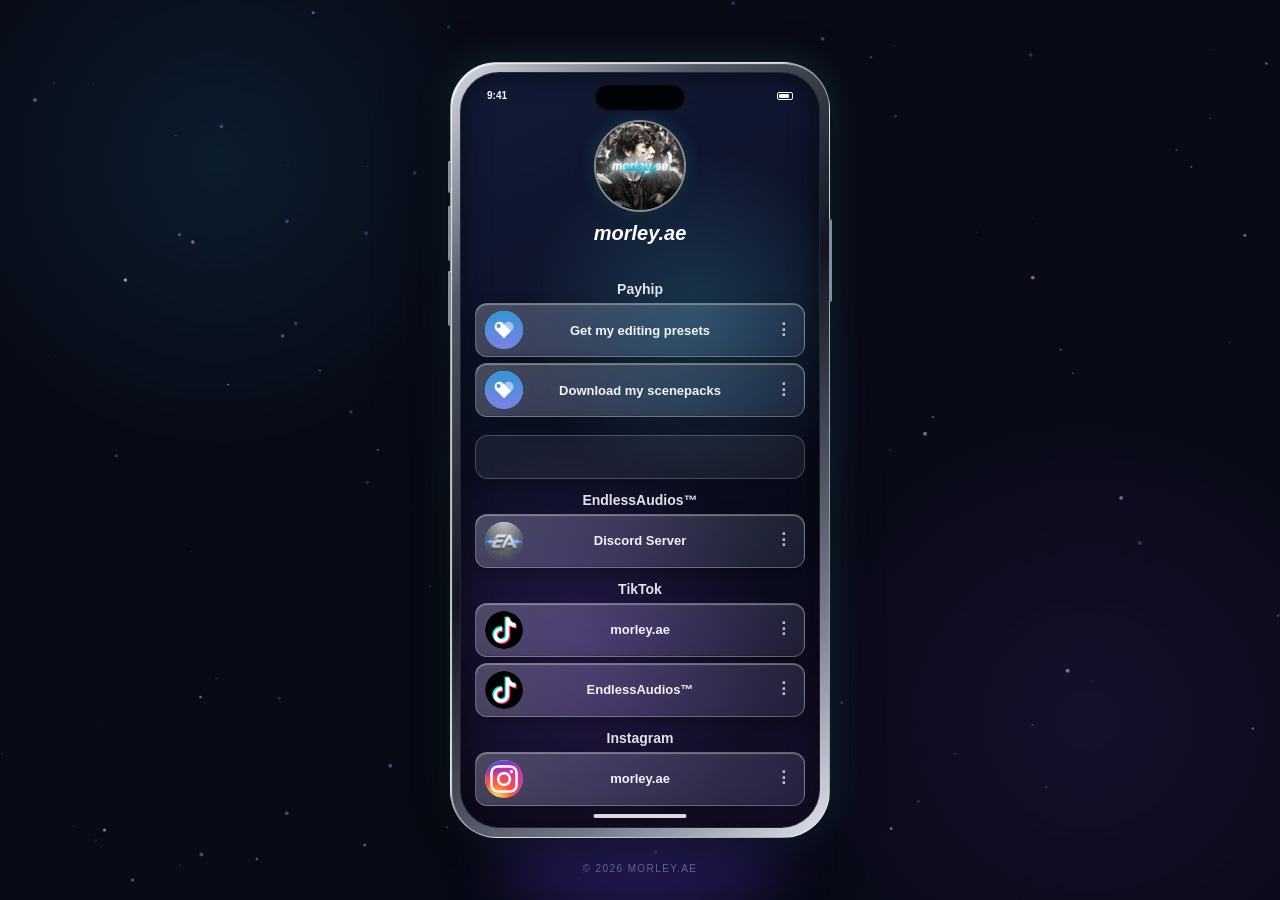
==== index.html @ 2818b4c0 "d" ====
<!doctype html>
<html lang="de">
<head>
  <meta charset="utf-8">
  <meta name="viewport" content="width=device-width, initial-scale=1">
  <title>Morley AE</title>
  <link rel="icon" type="image/png" href="assets/pfp.png">
  <style>
    @property --float-y {
      syntax: "<length>";
      inherits: false;
      initial-value: 0px;
    }

    @property --float-z {
      syntax: "<angle>";
      inherits: false;
      initial-value: 0deg;
    }

    :root {
      --ink: #f5f7ff;
      --muted: #9da5c4;
      --violet: #8b5cf6;
      --cyan: #57e6ff;
      --night: #080a16;
    }

    * { box-sizing: border-box; }

    html, body { min-height: 100%; }

    body {
      margin: 0;
      overflow: hidden;
      color: var(--ink);
      background: var(--night);
      font-family: "Avenir Next", Avenir, "Helvetica Neue", sans-serif;
    }

    .scene {
      position: relative;
      min-height: 100svh;
      display: grid;
      place-items: center;
      overflow: hidden;
      isolation: isolate;
      background:
        radial-gradient(circle at 50% 44%, rgba(74, 54, 146, .23), transparent 29%),
        radial-gradient(circle at 17% 18%, rgba(32, 160, 209, .12), transparent 23%),
        radial-gradient(circle at 85% 80%, rgba(119, 55, 199, .12), transparent 25%),
        #080a16;
    }

    .scene::before {
      content: "";
      position: absolute;
      inset: 0;
      z-index: -1;
      opacity: .3;
      background-image: linear-gradient(rgba(255,255,255,.025) 1px, transparent 1px), linear-gradient(90deg, rgba(255,255,255,.025) 1px, transparent 1px);
      background-size: 72px 72px;
      mask-image: radial-gradient(ellipse at center, black, transparent 72%);
    }

    #particles { position: absolute; inset: 0; z-index: -1; }

    .intro {
      position: absolute;
      top: clamp(28px, 7vh, 76px);
      left: 50%;
      width: min(90vw, 430px);
      transform: translateX(-50%);
      text-align: center;
      animation: rise .9s cubic-bezier(.2,.8,.2,1) both;
    }

    .eyebrow {
      display: inline-flex;
      align-items: center;
      gap: 9px;
      color: var(--cyan);
      font-size: 10px;
      font-weight: 700;
      letter-spacing: .23em;
      text-transform: uppercase;
    }

    .eyebrow::before {
      content: "";
      width: 25px;
      height: 1px;
      background: var(--cyan);
      box-shadow: 0 0 10px var(--cyan);
    }

    h1 {
      margin: 13px 0 7px;
      font-family: Georgia, "Times New Roman", serif;
      font-size: clamp(28px, 5vw, 43px);
      font-weight: 400;
      letter-spacing: -.045em;
    }

    .intro p {
      margin: 0;
      color: var(--muted);
      font-size: 13px;
      letter-spacing: .015em;
    }

    .phone-wrap {
      position: relative;
      width: min(90vw, 380px);
      aspect-ratio: .49;
      margin-top: 0;
      transform-style: preserve-3d;
      perspective: 900px;
      will-change: transform, opacity;
      animation: phone-in 1.8s .12s cubic-bezier(.16, 1, .3, 1) both;
      cursor: pointer;
    }

    .phone-wrap::after {
      content: "";
      position: absolute;
      left: 12%;
      right: 12%;
      bottom: -9%;
      height: 15%;
      border-radius: 50%;
      background: #5a38cf;
      filter: blur(30px);
      opacity: .42;
      z-index: -1;
    }

    .phone {
      position: absolute;
      inset: 0;
      padding: 9px;
      border: 1px solid rgba(255,255,255,.52);
      border-radius: 47px;
      background: linear-gradient(136deg, #d8dce5 0%, #535967 21%, #121521 48%, #737989 79%, #dfe3ed 100%);
      box-shadow: -12px 20px 55px rgba(0,0,0,.65), 0 0 38px rgba(87,230,255,.17), inset 1px 1px 1px rgba(255,255,255,.8);
      --tilt-x: 0deg;
      --tilt-y: 0deg;
      --float-y: 0px;
      --float-z: 0deg;
      transform-style: preserve-3d;
      backface-visibility: hidden;
      transform: translateY(var(--float-y)) rotateZ(var(--float-z)) rotateX(var(--tilt-x)) rotateY(var(--tilt-y));
      animation: phone-float 5s 1.57s ease-in-out infinite;
      scale: 1;
      transition: filter .35s ease, box-shadow .35s ease, scale .35s ease;
    }

    .phone.phone-pulse {
      filter: brightness(1.1) saturate(1.06);
    }

    .phone.phone-pulse .screen {
      animation: screen-pulse .55s ease-out;
    }

    .click-ripple {
      position: fixed;
      z-index: 2;
      width: 18px;
      height: 18px;
      margin: -9px 0 0 -9px;
      pointer-events: none;
      border: 1px solid rgba(87,230,255,.55);
      border-radius: 50%;
      box-shadow: 0 0 12px rgba(87,230,255,.3), inset 0 0 8px rgba(167,123,255,.25);
      animation: click-ripple 1s ease-out forwards;
    }

    .screen {
      position: relative;
      width: 100%;
      height: 100%;
      overflow: hidden;
      transform-style: preserve-3d;
      backface-visibility: hidden;
      border-radius: 39px;
      background:
        radial-gradient(circle at 65% 33%, rgba(91, 224, 255, .18), transparent 31%),
        radial-gradient(circle at 33% 75%, rgba(154, 74, 255, .2), transparent 32%),
        linear-gradient(155deg, #121b38, #080b1a 65%, #17102d);
      box-shadow: inset 0 0 0 1px rgba(255,255,255,.1), inset 0 0 28px rgba(0,0,0,.6);
      transition: box-shadow .35s ease, background .35s ease;
    }

    @media (hover: hover) {
      .phone-wrap:hover .phone {
        filter: brightness(1.08) saturate(1.12);
        scale: 1.035;
        box-shadow: -12px 20px 55px rgba(0,0,0,.65), 0 0 58px rgba(87,230,255,.34), inset 1px 1px 1px rgba(255,255,255,.8);
      }

      .phone-wrap:hover::after {
        opacity: .65;
        transform: scale(1.08);
        transition: opacity .35s ease, transform .35s ease;
      }

      .phone-wrap:hover .screen {
        box-shadow: inset 0 0 0 1px rgba(255,255,255,.22), inset 0 0 28px rgba(0,0,0,.6), 0 0 22px rgba(87,230,255,.16);
      }
    }

    .screen::before {
      display: none;
    }

    .dynamic-island {
      position: absolute;
      top: 12px;
      left: 50%;
      width: 91px;
      height: 27px;
      transform: translateX(-50%);
      border-radius: 20px;
      background: #020307;
      box-shadow: inset 0 0 3px rgba(255,255,255,.17);
      z-index: 3;
    }

    .status {
      position: absolute;
      top: 18px;
      left: 27px;
      right: 27px;
      display: flex;
      justify-content: space-between;
      font-size: 10px;
      font-weight: 700;
      z-index: 2;
    }

    .status-right { display: flex; gap: 6px; align-items: center; }
    .signal, .wifi { width: 12px; height: 8px; border-bottom: 2px solid currentColor; opacity: .9; }
    .wifi { border-radius: 50%; border-top: 2px solid currentColor; }
    .battery { width: 16px; height: 8px; border: 1px solid currentColor; border-radius: 2px; position: relative; }
    .battery::after { content: ""; position: absolute; inset: 1px 3px 1px 1px; border-radius: 1px; background: currentColor; }

    .screen-content {
      position: absolute;
      inset: 0;
      display: flex;
      flex-direction: column;
      align-items: center;
      justify-content: flex-start;
      gap: 6px;
      overflow-y: auto;
      padding: 48px 15px 22px;
      text-align: center;
      scrollbar-width: none;
    }

    .screen-content::-webkit-scrollbar { display: none; }

    .screen-actions {
      position: absolute;
      top: 48px;
      left: 15px;
      right: 15px;
      display: flex;
      justify-content: space-between;
      z-index: 2;
    }

    .action-button {
      display: grid;
      width: 25px;
      height: 25px;
      place-items: center;
      color: rgba(255,255,255,.9);
      border: 1px solid rgba(255,255,255,.2);
      border-radius: 50%;
      background: rgba(255,255,255,.08);
      box-shadow: 0 4px 12px rgba(0,0,0,.2);
      font: 700 13px/1 "Avenir Next", Avenir, sans-serif;
    }

    .profile-header {
      position: relative;
      display: flex;
      flex-direction: column;
      align-items: center;
      gap: 8px;
      margin-bottom: 24px;
    }

    .profile-avatar {
      display: grid;
      width: 92px;
      height: 92px;
      place-items: center;
      margin-bottom: 2px;
      overflow: hidden;
      border: 2px solid rgba(255,255,255,.5);
      border-radius: 50%;
      background: #111522;
      box-shadow: 0 5px 18px rgba(0,0,0,.35), 0 0 18px rgba(87,230,255,.2);
    }

    .profile-avatar img {
      width: 100%;
      height: 100%;
      object-fit: cover;
    }

    .profile-name {
      color: #fff;
      font: italic 700 20px/1.1 "Avenir Next", Avenir, sans-serif;
    }

    .link-section {
      position: relative;
      width: 100%;
    }

    .section-title {
      margin: 8px 0 7px;
      color: rgba(255,255,255,.88);
      font: 700 14px/1 "Avenir Next", Avenir, sans-serif;
      opacity: 0;
      animation: link-button-in .65s var(--link-delay, 0s) cubic-bezier(.08,.82,.22,1) forwards;
    }

    .orb {
      position: absolute;
      top: 34%;
      width: 105px;
      height: 105px;
      border-radius: 50%;
      background: radial-gradient(circle at 35% 30%, #fff 0 2%, #78eaff 9%, #8159ff 42%, transparent 70%);
      filter: blur(1px);
      opacity: .9;
      box-shadow: 0 0 52px rgba(107, 174, 255, .42);
      animation: float 4s ease-in-out infinite;
    }

    .link-list {
      position: relative;
      display: grid;
      width: 100%;
      gap: 6px;
      transform-style: preserve-3d;
    }

    .link-button {
      position: relative;
      display: flex;
      align-items: center;
      justify-content: space-between;
      width: 100%;
      min-height: 50px;
      padding: 7px 11px 7px 9px;
      color: rgba(255,255,255,.94);
      border: 1px solid rgba(255,255,255,.28);
      border-radius: 12px;
      background: linear-gradient(135deg, rgba(255,255,255,.24), rgba(255,255,255,.08));
      box-shadow: inset 0 1px 1px rgba(255,255,255,.35), inset 0 -1px 1px rgba(0,0,0,.12), 0 7px 18px rgba(0,0,0,.25);
      -webkit-backdrop-filter: blur(14px) saturate(145%);
      backdrop-filter: blur(14px) saturate(145%);
      font: 700 13px "Avenir Next", Avenir, sans-serif;
      text-decoration: none;
      transform-style: preserve-3d;
      backface-visibility: hidden;
      transition: transform .25s ease, background .25s ease, border-color .25s ease, box-shadow .25s ease;
      opacity: 0;
      animation: link-button-in .85s var(--link-delay, 0s) cubic-bezier(.22,.7,.2,1) forwards;
    }

    .link-button span:nth-child(2) {
      position: absolute;
      left: 50%;
      width: calc(100% - 92px);
      transform: translateX(-50%);
      text-align: center;
    }

    .link-icon {
      display: grid;
      width: 38px;
      height: 38px;
      flex: 0 0 38px;
      place-items: center;
      overflow: hidden;
      margin-right: 10px;
      border-radius: 50%;
      background: linear-gradient(145deg, #9ceeff, #6856dc);
      color: #fff;
      font: 800 11px/1 "Avenir Next", Avenir, sans-serif;
    }

    .link-icon img {
      width: 100%;
      height: 100%;
      object-fit: cover;
    }

    .link-more {
      color: rgba(255,255,255,.7);
      font-size: 17px;
      line-height: .5;
      letter-spacing: 1px;
    }

    .link-button:hover { transform: translateY(-2px); background: linear-gradient(135deg, rgba(255,255,255,.38), rgba(255,255,255,.14)); border-color: rgba(255,255,255,.52); box-shadow: inset 0 1px 1px rgba(255,255,255,.5), 0 10px 24px rgba(0,0,0,.35), 0 0 18px rgba(87,230,255,.3); }
    .link-button:active { transform: translateY(1px) scale(.97); background: rgba(255,255,255,.2); box-shadow: inset 0 2px 4px rgba(0,0,0,.18), 0 3px 8px rgba(0,0,0,.2); }
    .link-button:focus-visible, .copy-invite:focus-visible, .discord-back:focus-visible { outline: 2px solid rgba(130,235,255,.9); outline-offset: 3px; }

    .payhip-ad {
      display: block;
      width: 100%;
      margin-top: 12px;
      overflow: hidden;
      border: 1px solid rgba(255,255,255,.2);
      border-radius: 13px;
      background: rgba(255,255,255,.06);
      box-shadow: 0 7px 18px rgba(0,0,0,.22);
      opacity: 0;
      animation: link-button-in .85s 300ms cubic-bezier(.22,.7,.2,1) forwards;
      transition: transform .25s ease, border-color .25s ease, box-shadow .25s ease;
    }

    .payhip-ad video {
      display: block;
      width: 100%;
      aspect-ratio: 16 / 7;
      object-fit: cover;
    }

    .payhip-ad:hover,
    .payhip-ad:focus-visible {
      border-color: rgba(255,255,255,.46);
      box-shadow: 0 10px 24px rgba(0,0,0,.34), 0 0 16px rgba(87,230,255,.18);
      transform: translateY(-2px);
    }

    .payhip-ad:focus-visible { outline: 2px solid rgba(130,235,255,.9); outline-offset: 3px; }

    .page-switch {
      position: relative;
      display: inline-block;
      margin-top: 14px;
      color: rgba(255,255,255,.76);
      font: 600 12px/1 "Avenir Next", Avenir, sans-serif;
      letter-spacing: .04em;
      text-decoration: none;
      opacity: 0;
      animation: link-button-in .85s var(--link-delay, 0s) cubic-bezier(.22,.7,.2,1) forwards;
      transition: color .2s ease;
    }

    .page-switch::after {
      position: absolute;
      right: 0;
      bottom: -3px;
      left: 0;
      height: 1px;
      content: "";
      background: currentColor;
      opacity: 0;
      transform: scaleX(.35);
      transition: opacity .2s ease, transform .2s ease;
    }

    .page-switch:hover,
    .page-switch:focus-visible {
      color: #fff;
    }

    .page-switch:hover::after,
    .page-switch:focus-visible::after {
      opacity: .9;
      transform: scaleX(1);
    }

    .page-switch:focus-visible { outline: 2px solid rgba(130,235,255,.9); outline-offset: 3px; }

    .discord-view {
      position: absolute;
      inset: 0;
      z-index: 5;
      display: none;
      flex-direction: column;
      align-items: center;
      justify-content: center;
      gap: 14px;
      padding: 72px 24px 38px;
      overflow-y: auto;
      background: linear-gradient(145deg, rgba(18,27,56,.94), rgba(8,11,26,.97));
      text-align: center;
      scrollbar-width: none;
    }

    .discord-view::-webkit-scrollbar { display: none; }
    .discord-view.is-visible { display: flex; animation: discord-in .35s ease both; }

    .discord-back {
      position: absolute;
      top: 48px;
      left: 17px;
      display: grid;
      width: 29px;
      height: 29px;
      place-items: center;
      color: rgba(255,255,255,.9);
      border: 1px solid rgba(255,255,255,.25);
      border-radius: 50%;
      background: rgba(255,255,255,.1);
      cursor: pointer;
      font: 700 16px/1 "Avenir Next", Avenir, sans-serif;
    }

    .discord-logo {
      width: 116px;
      height: 116px;
      object-fit: cover;
      border: 2px solid rgba(255,255,255,.45);
      border-radius: 50%;
      box-shadow: 0 0 28px rgba(87,230,255,.24), 0 12px 30px rgba(0,0,0,.3);
    }

    .discord-view h2 {
      margin: 0;
      color: #fff;
      font: 700 22px/1.1 "Avenir Next", Avenir, sans-serif;
    }

    .discord-copy {
      max-width: 230px;
      margin: 0;
      color: rgba(255,255,255,.78);
      font: 600 12px/1.45 "Avenir Next", Avenir, sans-serif;
    }

    .invite-link {
      width: 100%;
      padding: 12px 13px;
      color: rgba(255,255,255,.72);
      border: 1px solid rgba(255,255,255,.2);
      border-radius: 12px;
      background: rgba(255,255,255,.08);
      font: 600 11px/1.3 "Avenir Next", Avenir, sans-serif;
      user-select: all;
    }

    .copy-invite {
      width: 100%;
      min-height: 47px;
      color: #fff;
      border: 1px solid rgba(255,255,255,.3);
      border-radius: 13px;
      background: linear-gradient(135deg, rgba(255,255,255,.26), rgba(255,255,255,.1));
      box-shadow: inset 0 1px 1px rgba(255,255,255,.35), 0 8px 20px rgba(0,0,0,.22);
      cursor: pointer;
      font: 700 13px "Avenir Next", Avenir, sans-serif;
      transition: background .25s ease, transform .25s ease;
    }

    .copy-invite:hover { background: linear-gradient(135deg, rgba(255,255,255,.36), rgba(255,255,255,.15)); transform: translateY(-2px); }
    .copy-invite.is-copied { background: rgba(45,214,154,.35); }

    .home-indicator {
      position: absolute;
      bottom: 10px;
      left: 50%;
      width: 93px;
      height: 4px;
      transform: translateX(-50%);
      border-radius: 5px;
      background: rgba(255,255,255,.85);
    }

    .side-button { position: absolute; background: #888f9f; border-radius: 2px 0 0 2px; left: -3px; box-shadow: inset 0 1px rgba(255,255,255,.4); }
    .side-button.one { top: 98px; width: 3px; height: 32px; }
    .side-button.two { top: 143px; width: 3px; height: 55px; }
    .side-button.three { top: 208px; width: 3px; height: 55px; }
    .power { position: absolute; right: -3px; top: 156px; width: 3px; height: 83px; border-radius: 0 2px 2px 0; background: #858c9c; }

    .corner-note { position: absolute; bottom: 26px; color: rgba(157,165,196,.55); font-size: 10px; letter-spacing: .14em; text-transform: uppercase; }

    @keyframes rise { from { opacity: 0; transform: translate(-50%, 20px); } to { opacity: 1; transform: translate(-50%, 0); } }
    @keyframes phone-in {
      from { opacity: 0; transform: translateY(52vh) rotateY(180deg) scale(.82); }
      38% { opacity: 1; }
      to { opacity: 1; transform: translateY(0) rotateY(0deg) scale(1); }
    }
    @keyframes phone-float {
      0%, 100% { --float-y: 0px; --float-z: 0deg; }
      50% { --float-y: -14px; --float-z: .9deg; }
    }
    @keyframes screen-pulse {
      0%, 100% { box-shadow: inset 0 0 0 1px rgba(255,255,255,.1), inset 0 0 28px rgba(0,0,0,.6); }
      45% { box-shadow: inset 0 0 0 1px rgba(255,255,255,.22), inset 0 0 34px rgba(87,230,255,.2), 0 0 18px rgba(87,230,255,.22); }
    }
    @keyframes click-ripple {
      from { opacity: .9; transform: scale(.4); }
      to { opacity: 0; transform: scale(8); }
    }
    @keyframes float { 0%, 100% { transform: translateY(0) scale(1); } 50% { transform: translateY(-13px) scale(1.04); } }
    @keyframes link-button-in {
      from { opacity: 0; transform: translateY(14px) scale(.97); }
      to { opacity: 1; transform: translateY(0) scale(1); }
    }
    @keyframes discord-in { from { opacity: 0; transform: scale(.98); } to { opacity: 1; transform: scale(1); } }

    @media (max-height: 700px) {
      .phone-wrap { width: min(78vw, 315px); }
      .corner-note { bottom: 12px; }
    }

    @media (max-width: 420px) {
      .phone-wrap { width: min(92vw, 350px); }
      .screen-content { padding-inline: 12px; }
      .link-button { min-height: 50px; }
      .profile-avatar { width: 84px; height: 84px; }
    }

    @media (max-width: 380px) {
      .phone-wrap { width: 73vw; }
      .screen-content { padding-inline: 23px; }
      .link-button { min-height: 48px; font-size: 12px; }
      .link-icon { width: 33px; height: 33px; flex-basis: 33px; }
    }
  </style>
</head>
<body>
  <main class="scene">
    <canvas id="particles" aria-hidden="true"></canvas>
    <div class="phone-wrap" aria-label="iPhone-Ansicht">
      <div class="phone">
        <span class="side-button one"></span>
        <span class="side-button two"></span>
        <span class="side-button three"></span>
        <span class="power"></span>
        <div class="screen">
          <div class="dynamic-island"></div>
          <div class="status"><span>9:41</span><span class="status-right"><i class="battery"></i></span></div>
          <div class="screen-content">
            <div class="profile-header">
              <div class="profile-avatar"><img src="assets/pfp.png" alt="Morley AE"></div>
              <div class="profile-name">morley.ae</div>
            </div>

            <section class="link-section">
              <h3 class="section-title">Payhip</h3>
              <div class="link-list">
                <a class="link-button" href="https://payhip.com/morleyae" data-counter="payhip" target="_blank" rel="noopener noreferrer">
                  <span class="link-icon"><img src="assets/payhip_logo.webp" alt=""></span><span>Get my editing presets</span><span class="link-more">⋮</span>
                </a>
                <a class="link-button" href="https://payhip.com/morleyaescenepacks" data-counter="scenepacks" target="_blank" rel="noopener noreferrer">
                  <span class="link-icon"><img src="assets/payhip_logo.webp" alt=""></span><span>Download my scenepacks</span><span class="link-more">⋮</span>
                </a>
              </div>
            </section>

            <a class="payhip-ad" href="https://payhip.com/morleyae" data-counter="payhip-ad" target="_blank" rel="noopener noreferrer" aria-label="Payhip öffnen">
              <video src="assets/payhip ad 3.mp4" autoplay muted loop playsinline preload="metadata"></video>
            </a>

            <section class="link-section">
              <h3 class="section-title">EndlessAudios™</h3>
              <div class="link-list">
                <button class="link-button" type="button" id="discord-link" data-counter="dc-server">
                  <span class="link-icon"><img src="assets/logo.png" alt=""></span><span>Discord Server</span><span class="link-more">⋮</span>
                </button>
              </div>
            </section>

            <section class="link-section">
              <h3 class="section-title">TikTok</h3>
              <div class="link-list">
                <a class="link-button" href="https://tiktok.com/@morley.ae" data-counter="morleyae-tt" target="_blank" rel="noopener noreferrer">
                  <span class="link-icon"><img src="assets/tiktok_logo.avif" alt=""></span><span>morley.ae</span><span class="link-more">⋮</span>
                </a>
                <a class="link-button" href="https://tiktok.com/@endlessaudioss" data-counter="endlessaudios-tt" target="_blank" rel="noopener noreferrer">
                  <span class="link-icon"><img src="assets/tiktok_logo.avif" alt=""></span><span>EndlessAudios™</span><span class="link-more">⋮</span>
                </a>
              </div>
            </section>

            <section class="link-section">
              <h3 class="section-title">Instagram</h3>
              <div class="link-list">
                <a class="link-button" href="https://instagram.com/morley.ae" data-counter="instagram-morleyae" target="_blank" rel="noopener noreferrer">
                  <span class="link-icon"><img src="assets/instagram_logo.webp" alt=""></span><span>morley.ae</span><span class="link-more">⋮</span>
                </a>
              </div>
            </section>

          </div>
          <section class="discord-view" id="discord-view" aria-hidden="true">
            <button class="discord-back" type="button" id="discord-back" aria-label="Zurück">‹</button>
            <img class="discord-logo" src="assets/logo.png" alt="EndlessAudios Logo">
            <h2>EndlessAudios™</h2>
            <p class="discord-copy">Copy the link and paste it into your browser!</p>
            <div class="invite-link">https://discord.gg/ehVMQtUacr</div>
            <button class="copy-invite" type="button" id="copy-invite">Copy Link</button>
          </section>
          <div class="home-indicator"></div>
        </div>
      </div>
    </div>
    <div class="corner-note">© 2026 morley.ae</div>
  </main>

  <script>
    const counterApiBase = 'https://api.counterapi.dev/v2/morleyae';

    function trackCounter(counterName) {
      const cacheBuster = `?t=${Date.now()}`;
      fetch(`${counterApiBase}/${encodeURIComponent(counterName)}/up${cacheBuster}`, {
        method: 'GET',
        keepalive: true,
        mode: 'cors'
      }).catch((error) => {
        console.error('CounterAPI tracking failed:', error);
      });
    }

    document.querySelectorAll('[data-counter]').forEach((link) => {
      link.addEventListener('click', () => {
        trackCounter(link.dataset.counter);
      });
    });

    const canvas = document.getElementById('particles');
    const context = canvas.getContext('2d');
    const particles = [];
    const pointer = { x: null, y: null };
    const particleCount = 105;

    function resize() {
      const density = Math.min(window.devicePixelRatio || 1, 2);
      canvas.width = window.innerWidth * density;
      canvas.height = window.innerHeight * density;
      canvas.style.width = window.innerWidth + 'px';
      canvas.style.height = window.innerHeight + 'px';
      context.setTransform(density, 0, 0, density, 0, 0);
    }

    function createParticle() {
      return {
        x: Math.random() * window.innerWidth,
        y: Math.random() * window.innerHeight,
        radius: Math.random() * 1.7 + .35,
        speed: Math.random() * .34 + .08,
        drift: (Math.random() - .5) * .18,
        burstX: 0,
        burstY: 0,
        alpha: Math.random() * .55 + .16,
        hue: Math.random() > .5 ? 190 : 260
      };
    }

    function draw() {
      context.clearRect(0, 0, window.innerWidth, window.innerHeight);
      for (const particle of particles) {
        particle.y -= particle.speed;
        particle.x += particle.drift + particle.burstX;
        particle.y += particle.burstY;
        particle.burstX *= .94;
        particle.burstY *= .94;
        if (particle.y < -10) { particle.y = window.innerHeight + 10; particle.x = Math.random() * window.innerWidth; }
        if (particle.x < -10 || particle.x > window.innerWidth + 10) particle.drift *= -1;
        const distance = pointer.x === null ? 999 : Math.hypot(particle.x - pointer.x, particle.y - pointer.y);
        const glow = distance < 120 ? (1 - distance / 120) * .8 : 0;
        context.beginPath();
        context.arc(particle.x, particle.y, particle.radius + glow, 0, Math.PI * 2);
        context.fillStyle = `hsla(${particle.hue}, 90%, 75%, ${particle.alpha + glow})`;
        context.shadowBlur = glow * 16;
        context.shadowColor = particle.hue === 190 ? '#57e6ff' : '#a77bff';
        context.fill();
      }
      context.shadowBlur = 0;
      requestAnimationFrame(draw);
    }

    resize();
    for (let index = 0; index < particleCount; index += 1) particles.push(createParticle());
    window.addEventListener('resize', resize);
    window.addEventListener('pointermove', (event) => { pointer.x = event.clientX; pointer.y = event.clientY; });
    window.addEventListener('pointerleave', () => { pointer.x = null; pointer.y = null; });

    const discordLink = document.getElementById('discord-link');
    const discordView = document.getElementById('discord-view');
    const discordBack = document.getElementById('discord-back');
    const copyInvite = document.getElementById('copy-invite');
    const discordInvite = 'https://discord.gg/ehVMQtUacr';
    const phoneWrap = document.querySelector('.phone-wrap');
    const phone = phoneWrap.querySelector('.phone');
    const scene = document.querySelector('.scene');
    document.querySelectorAll('.section-title, .link-button').forEach((element, index) => {
      element.style.setProperty('--link-delay', `${index * 150}ms`);
    });
    const tilt = { targetX: 0, targetY: 0, currentX: 0, currentY: 0, returning: false };

    function triggerPhonePulse() {
      phone.classList.remove('phone-pulse');
      void phone.offsetWidth;
      phone.classList.add('phone-pulse');
      window.setTimeout(() => phone.classList.remove('phone-pulse'), 600);
    }

    phoneWrap.addEventListener('click', () => {
      triggerPhonePulse();
    });

    scene.addEventListener('click', (event) => {
      if (event.target.closest('.phone-wrap')) return;
      for (const particle of particles) {
        const offsetX = particle.x - event.clientX;
        const offsetY = particle.y - event.clientY;
        const distance = Math.hypot(offsetX, offsetY);
        if (distance > 220 || distance < 1) continue;
        const strength = (1 - distance / 220) * .9;
        particle.burstX += (offsetX / distance) * strength;
        particle.burstY += (offsetY / distance) * strength;
      }
      const ripple = document.createElement('span');
      ripple.className = 'click-ripple';
      ripple.style.left = `${event.clientX}px`;
      ripple.style.top = `${event.clientY}px`;
      scene.appendChild(ripple);
      ripple.addEventListener('animationend', () => ripple.remove(), { once: true });
    });

    function updatePhoneTilt() {
      const tiltEase = tilt.returning ? .025 : .08;
      tilt.currentX += (tilt.targetX - tilt.currentX) * tiltEase;
      tilt.currentY += (tilt.targetY - tilt.currentY) * tiltEase;
      phone.style.setProperty('--tilt-x', `${tilt.currentX.toFixed(2)}deg`);
      phone.style.setProperty('--tilt-y', `${tilt.currentY.toFixed(2)}deg`);
      requestAnimationFrame(updatePhoneTilt);
    }

    window.addEventListener('pointermove', (event) => {
      if (!window.matchMedia('(hover: hover)').matches || !phoneWrap.matches(':hover')) return;
      tilt.returning = false;
      const bounds = phoneWrap.getBoundingClientRect();
      const normalizedX = (event.clientX - (bounds.left + bounds.width / 2)) / (bounds.width / 2);
      const normalizedY = (event.clientY - (bounds.top + bounds.height / 2)) / (bounds.height / 2);
      tilt.targetY = Math.max(-8, Math.min(8, normalizedX * 8));
      tilt.targetX = Math.max(-4, Math.min(4, normalizedY * -4));
    });

    phoneWrap.addEventListener('pointerleave', () => {
      tilt.returning = true;
      tilt.targetX = 0;
      tilt.targetY = 0;
    });

    window.addEventListener('pointerleave', () => {
      tilt.returning = true;
      tilt.targetX = 0;
      tilt.targetY = 0;
    });

    discordLink.addEventListener('click', () => {
      discordView.classList.add('is-visible');
      discordView.setAttribute('aria-hidden', 'false');
    });

    discordBack.addEventListener('click', () => {
      discordView.classList.remove('is-visible');
      discordView.setAttribute('aria-hidden', 'true');
      copyInvite.textContent = 'Copy Link';
      copyInvite.classList.remove('is-copied');
    });

    copyInvite.addEventListener('click', async () => {
      try {
        await navigator.clipboard.writeText(discordInvite);
        copyInvite.textContent = 'Copied to Clipboard';
        copyInvite.classList.add('is-copied');
      } catch (error) {
        copyInvite.textContent = 'Copy not available';
      }
    });
    updatePhoneTilt();
    draw();
  </script>
</body>
</html>
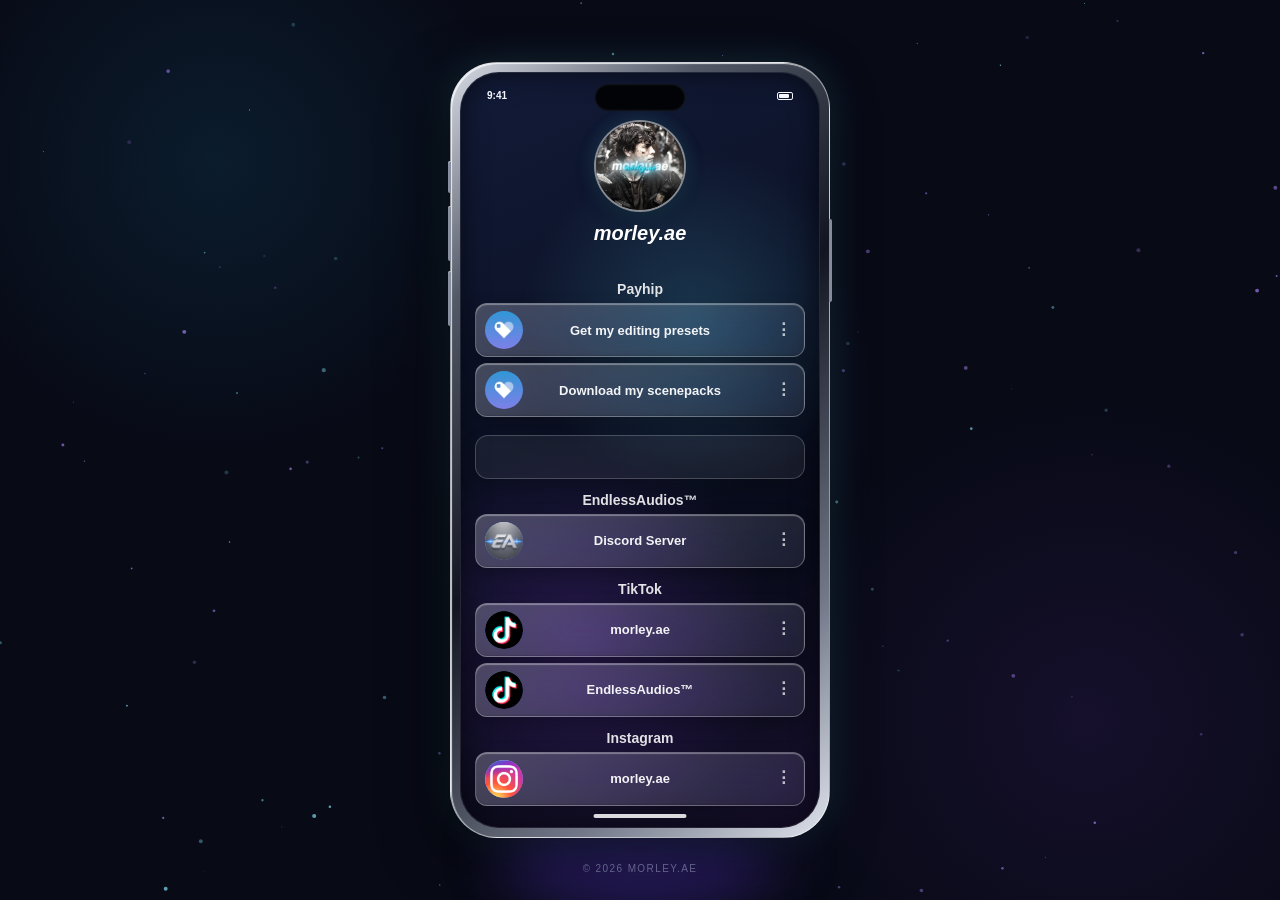
==== commit b3ae969b: "d" ====
--- a/index.html
+++ b/index.html
@@ -431,8 +431,7 @@
     .payhip-ad video {
       display: block;
       width: 100%;
-      aspect-ratio: 16 / 7;
-      object-fit: cover;
+      height: auto;
     }
 
     .payhip-ad:hover,
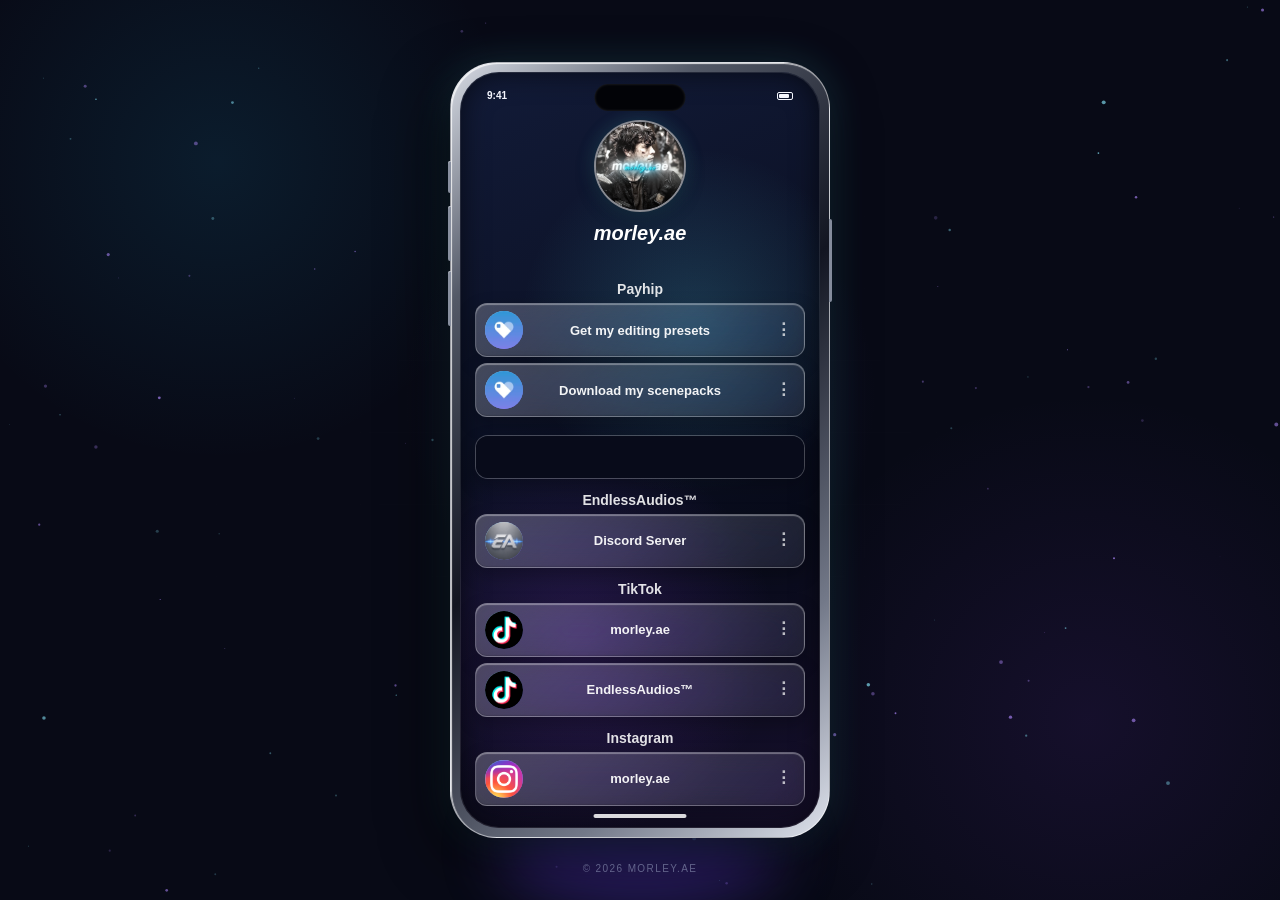
==== commit c6c1bb92: "d" ====
--- a/index.html
+++ b/index.html
@@ -432,6 +432,9 @@
       display: block;
       width: 100%;
       height: auto;
+      aspect-ratio: 35 / 27;
+      object-fit: contain;
+      background: #080b1a;
     }
 
     .payhip-ad:hover,
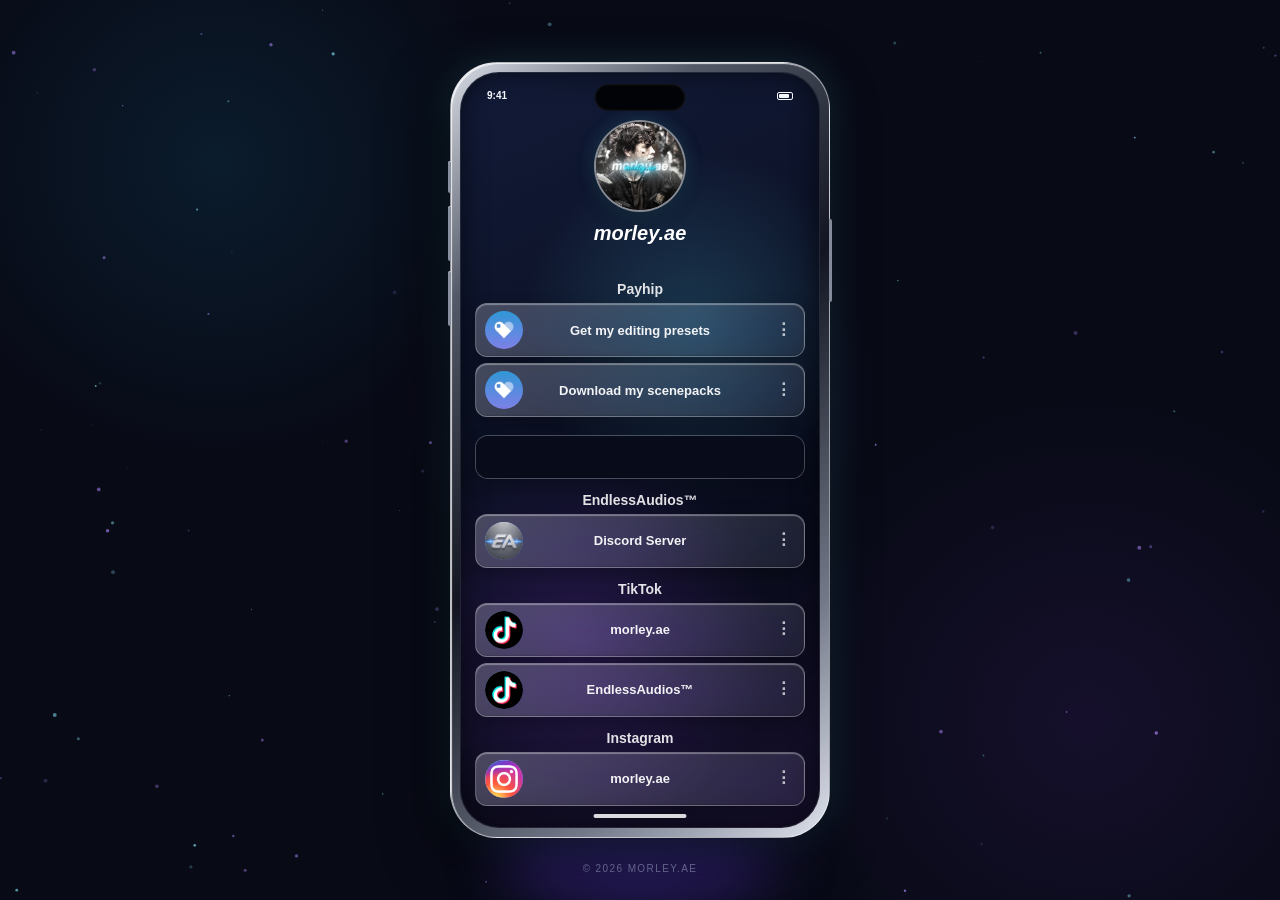
==== commit 76fcf62c: "d" ====
--- a/index.html
+++ b/index.html
@@ -432,6 +432,7 @@
       display: block;
       width: 100%;
       height: auto;
+      min-height: 150px;
       aspect-ratio: 35 / 27;
       object-fit: contain;
       background: #080b1a;
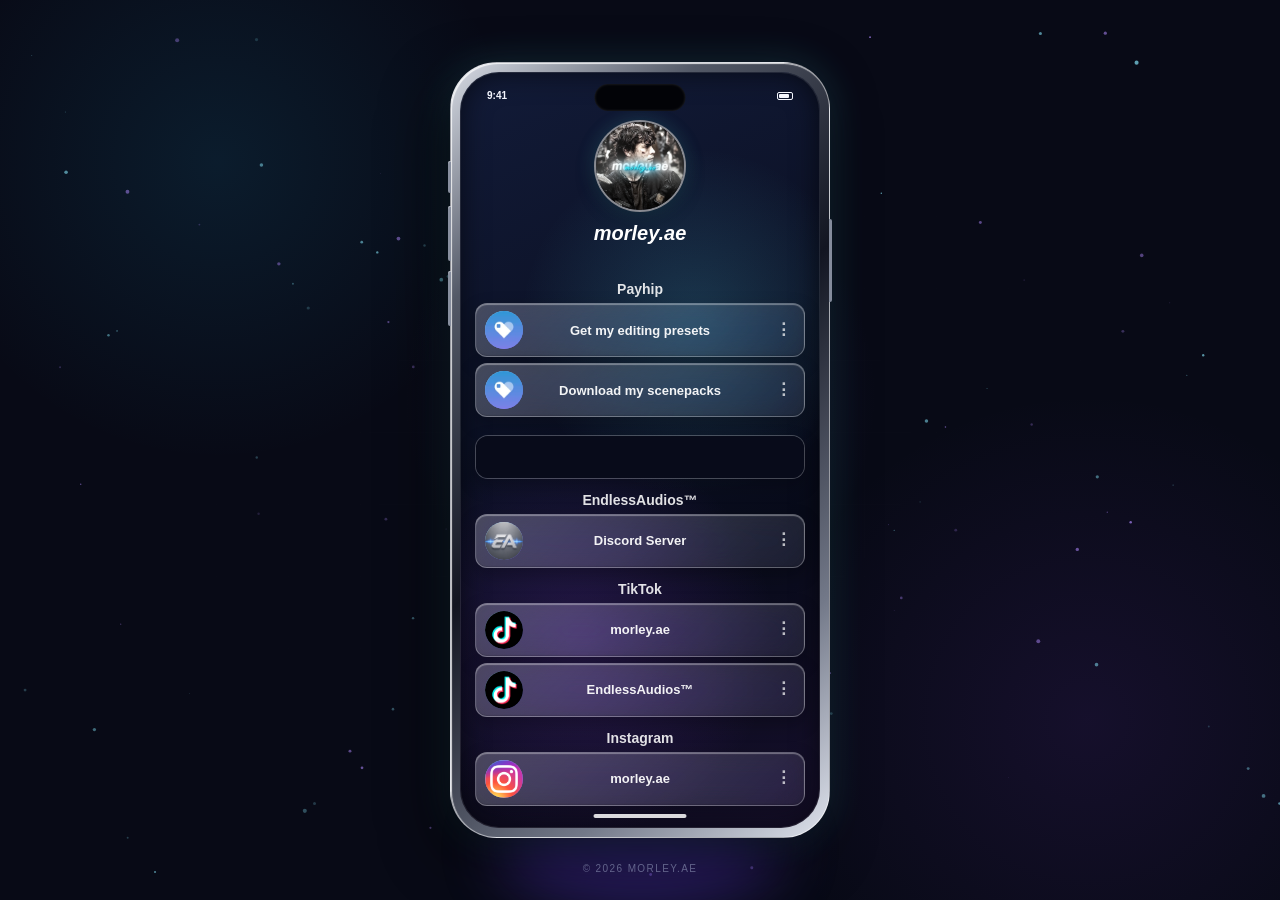
==== commit f07acde9: "d" ====
--- a/index.html
+++ b/index.html
@@ -769,8 +769,8 @@
         particle.y -= particle.speed;
         particle.x += particle.drift + particle.burstX;
         particle.y += particle.burstY;
-        particle.burstX *= .94;
-        particle.burstY *= .94;
+        particle.burstX *= .95;
+        particle.burstY *= .95;
         if (particle.y < -10) { particle.y = window.innerHeight + 10; particle.x = Math.random() * window.innerWidth; }
         if (particle.x < -10 || particle.x > window.innerWidth + 10) particle.drift *= -1;
         const distance = pointer.x === null ? 999 : Math.hypot(particle.x - pointer.x, particle.y - pointer.y);
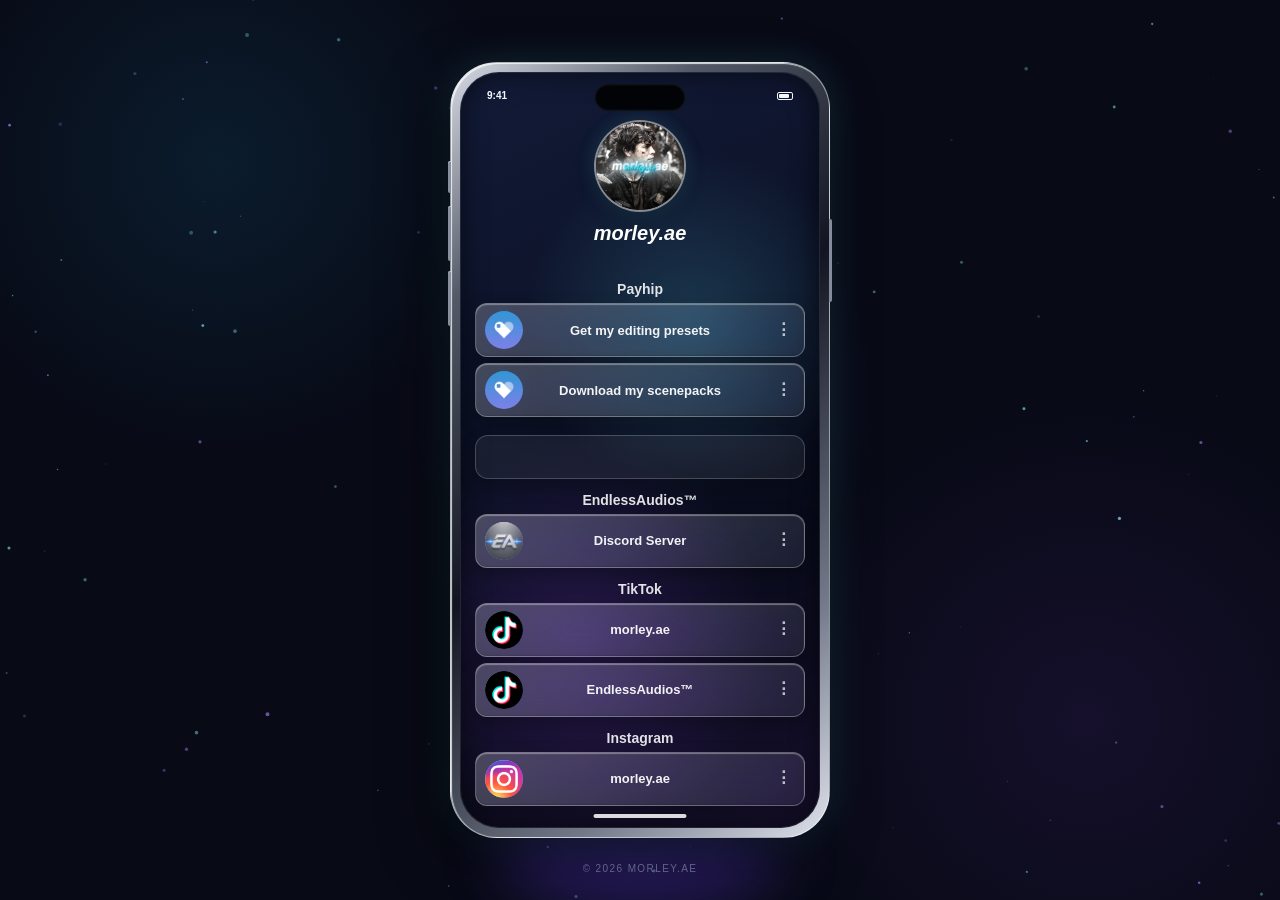
==== commit 73dcc1ce: "d" ====
--- a/index.html
+++ b/index.html
@@ -430,12 +430,10 @@
 
     .payhip-ad video {
       display: block;
-      width: 100%;
+      width: auto;
       height: auto;
-      min-height: 150px;
-      aspect-ratio: 35 / 27;
-      object-fit: contain;
-      background: #080b1a;
+      max-width: 100%;
+      margin: 0 auto;
     }
 
     .payhip-ad:hover,
@@ -665,7 +663,7 @@
             </section>
 
             <a class="payhip-ad" href="https://payhip.com/morleyae" data-counter="payhip-ad" target="_blank" rel="noopener noreferrer" aria-label="Payhip öffnen">
-              <video src="assets/payhip ad 3.mp4" autoplay muted loop playsinline preload="metadata"></video>
+              <video width="1400" height="1080" src="assets/payhip ad 3.mp4" autoplay muted loop playsinline preload="metadata"></video>
             </a>
 
             <section class="link-section">
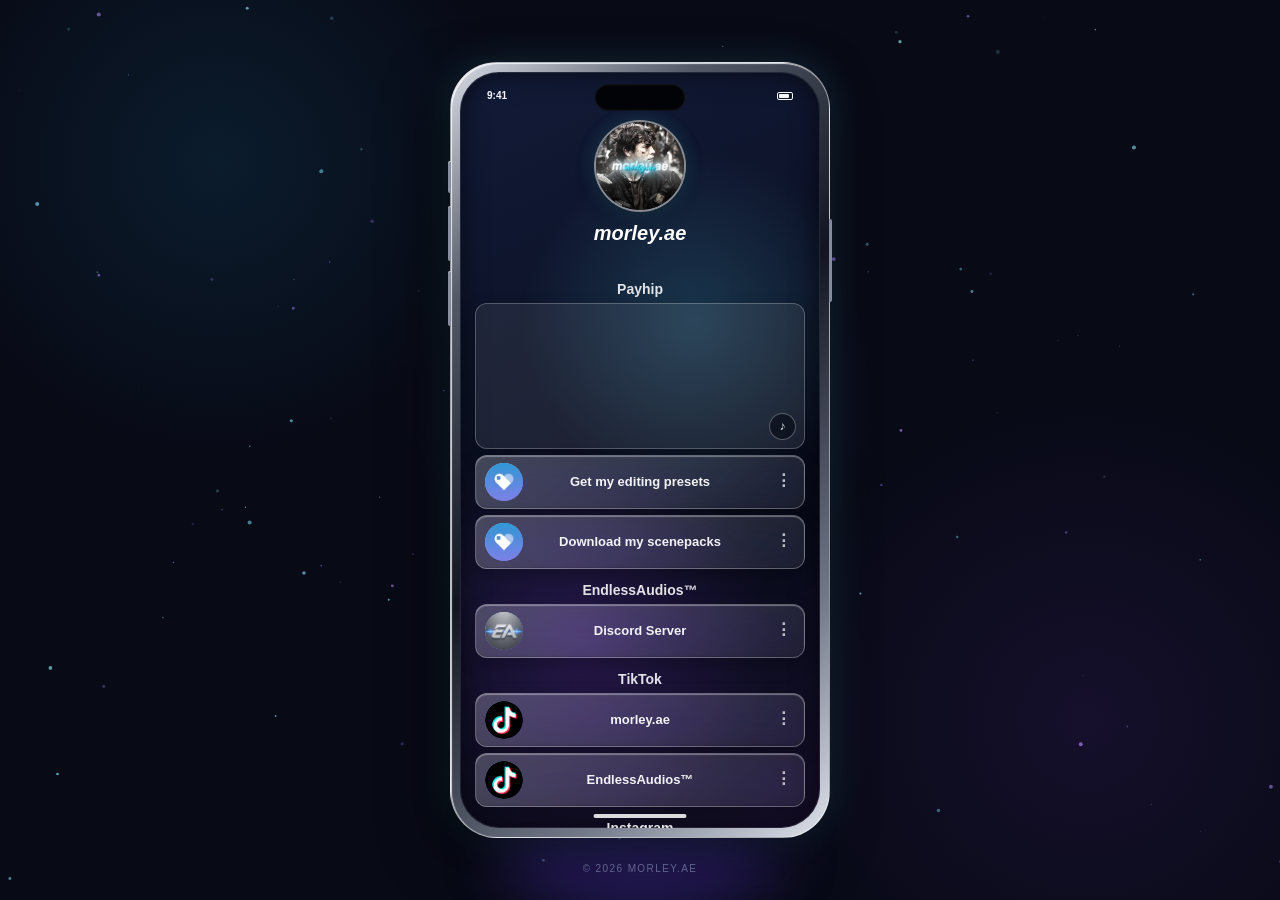
==== commit 641bc28b: "d" ====
--- a/index.html
+++ b/index.html
@@ -415,35 +415,64 @@
     .link-button:focus-visible, .copy-invite:focus-visible, .discord-back:focus-visible { outline: 2px solid rgba(130,235,255,.9); outline-offset: 3px; }
 
     .payhip-ad {
+      position: relative;
       display: block;
       width: 100%;
-      margin-top: 12px;
+      margin-bottom: 6px;
       overflow: hidden;
-      border: 1px solid rgba(255,255,255,.2);
-      border-radius: 13px;
-      background: rgba(255,255,255,.06);
-      box-shadow: 0 7px 18px rgba(0,0,0,.22);
+      border: 1px solid rgba(255,255,255,.24);
+      border-radius: 12px;
+      background: rgba(255,255,255,.08);
+      box-shadow: 0 7px 18px rgba(0,0,0,.25);
+      cursor: pointer;
       opacity: 0;
-      animation: link-button-in .85s 300ms cubic-bezier(.22,.7,.2,1) forwards;
+      animation: link-button-in .85s var(--link-delay, 0s) cubic-bezier(.22,.7,.2,1) forwards;
       transition: transform .25s ease, border-color .25s ease, box-shadow .25s ease;
     }
+
+    .payhip-ad:hover,
+    .payhip-ad:focus-visible {
+      border-color: rgba(255,255,255,.52);
+      box-shadow: 0 10px 24px rgba(0,0,0,.35), 0 0 18px rgba(87,230,255,.22);
+      transform: translateY(-2px);
+    }
+
+    .payhip-ad:focus-visible { outline: 2px solid rgba(130,235,255,.9); outline-offset: 3px; }
 
     .payhip-ad video {
       display: block;
-      width: auto;
-      height: auto;
-      max-width: 100%;
-      margin: 0 auto;
-    }
-
-    .payhip-ad:hover,
-    .payhip-ad:focus-visible {
-      border-color: rgba(255,255,255,.46);
-      box-shadow: 0 10px 24px rgba(0,0,0,.34), 0 0 16px rgba(87,230,255,.18);
-      transform: translateY(-2px);
-    }
-
-    .payhip-ad:focus-visible { outline: 2px solid rgba(130,235,255,.9); outline-offset: 3px; }
+      width: 100%;
+      aspect-ratio: 16 / 7;
+      object-fit: cover;
+      pointer-events: none;
+    }
+
+    .payhip-ad-unmute {
+      position: absolute;
+      right: 8px;
+      bottom: 8px;
+      display: grid;
+      width: 27px;
+      height: 27px;
+      place-items: center;
+      color: rgba(255,255,255,.9);
+      border: 1px solid rgba(255,255,255,.3);
+      border-radius: 50%;
+      background: rgba(8,10,22,.62);
+      -webkit-backdrop-filter: blur(8px);
+      backdrop-filter: blur(8px);
+      cursor: pointer;
+      font: 700 12px/1 "Avenir Next", Avenir, sans-serif;
+      transition: background .2s ease, transform .2s ease;
+    }
+
+    .payhip-ad-unmute:hover,
+    .payhip-ad-unmute:focus-visible {
+      background: rgba(8,10,22,.86);
+      transform: scale(1.08);
+    }
+
+    .payhip-ad-unmute:focus-visible { outline: 2px solid rgba(130,235,255,.9); outline-offset: 2px; }
 
     .page-switch {
       position: relative;
@@ -652,6 +681,12 @@
 
             <section class="link-section">
               <h3 class="section-title">Payhip</h3>
+              <div class="payhip-ad" id="payhipAd" role="link" tabindex="0" aria-label="Payhip öffnen">
+                <video id="payhipAdVideo" autoplay muted loop playsinline preload="auto">
+                  <source src="assets/payhip%20ad%203.mp4" type="video/mp4">
+                </video>
+                <button class="payhip-ad-unmute" id="payhipAdUnmute" type="button" aria-label="Ton einschalten" aria-pressed="false">♪</button>
+              </div>
               <div class="link-list">
                 <a class="link-button" href="https://payhip.com/morleyae" data-counter="payhip" target="_blank" rel="noopener noreferrer">
                   <span class="link-icon"><img src="assets/payhip_logo.webp" alt=""></span><span>Get my editing presets</span><span class="link-more">⋮</span>
@@ -661,10 +696,6 @@
                 </a>
               </div>
             </section>
-
-            <a class="payhip-ad" href="https://payhip.com/morleyae" data-counter="payhip-ad" target="_blank" rel="noopener noreferrer" aria-label="Payhip öffnen">
-              <video width="1400" height="1080" src="assets/payhip ad 3.mp4" autoplay muted loop playsinline preload="metadata"></video>
-            </a>
 
             <section class="link-section">
               <h3 class="section-title">EndlessAudios™</h3>
@@ -767,8 +798,8 @@
         particle.y -= particle.speed;
         particle.x += particle.drift + particle.burstX;
         particle.y += particle.burstY;
-        particle.burstX *= .95;
-        particle.burstY *= .95;
+        particle.burstX *= .94;
+        particle.burstY *= .94;
         if (particle.y < -10) { particle.y = window.innerHeight + 10; particle.x = Math.random() * window.innerWidth; }
         if (particle.x < -10 || particle.x > window.innerWidth + 10) particle.drift *= -1;
         const distance = pointer.x === null ? 999 : Math.hypot(particle.x - pointer.x, particle.y - pointer.y);
@@ -795,10 +826,14 @@
     const discordBack = document.getElementById('discord-back');
     const copyInvite = document.getElementById('copy-invite');
     const discordInvite = 'https://discord.gg/ehVMQtUacr';
+    const payhipAd = document.getElementById('payhipAd');
+    const payhipAdVideo = document.getElementById('payhipAdVideo');
+    const payhipAdUnmute = document.getElementById('payhipAdUnmute');
+    const payhipUrl = 'https://payhip.com/morleyae';
     const phoneWrap = document.querySelector('.phone-wrap');
     const phone = phoneWrap.querySelector('.phone');
     const scene = document.querySelector('.scene');
-    document.querySelectorAll('.section-title, .link-button').forEach((element, index) => {
+    document.querySelectorAll('.section-title, .link-button, .payhip-ad').forEach((element, index) => {
       element.style.setProperty('--link-delay', `${index * 150}ms`);
     });
     const tilt = { targetX: 0, targetY: 0, currentX: 0, currentY: 0, returning: false };
@@ -864,6 +899,30 @@
       tilt.targetY = 0;
     });
 
+    function openPayhipAd() {
+      trackCounter('payhip-ad');
+      window.open(payhipUrl, '_blank', 'noopener,noreferrer');
+    }
+
+    payhipAd.addEventListener('click', (event) => {
+      if (event.target === payhipAdUnmute) return;
+      openPayhipAd();
+    });
+
+    payhipAd.addEventListener('keydown', (event) => {
+      if (event.key !== 'Enter' && event.key !== ' ') return;
+      event.preventDefault();
+      openPayhipAd();
+    });
+
+    payhipAdUnmute.addEventListener('click', (event) => {
+      event.stopPropagation();
+      payhipAdVideo.muted = !payhipAdVideo.muted;
+      payhipAdUnmute.textContent = payhipAdVideo.muted ? '♪' : '🔊';
+      payhipAdUnmute.setAttribute('aria-label', payhipAdVideo.muted ? 'Ton einschalten' : 'Ton ausschalten');
+      payhipAdUnmute.setAttribute('aria-pressed', String(!payhipAdVideo.muted));
+    });
+
     discordLink.addEventListener('click', () => {
       discordView.classList.add('is-visible');
       discordView.setAttribute('aria-hidden', 'false');
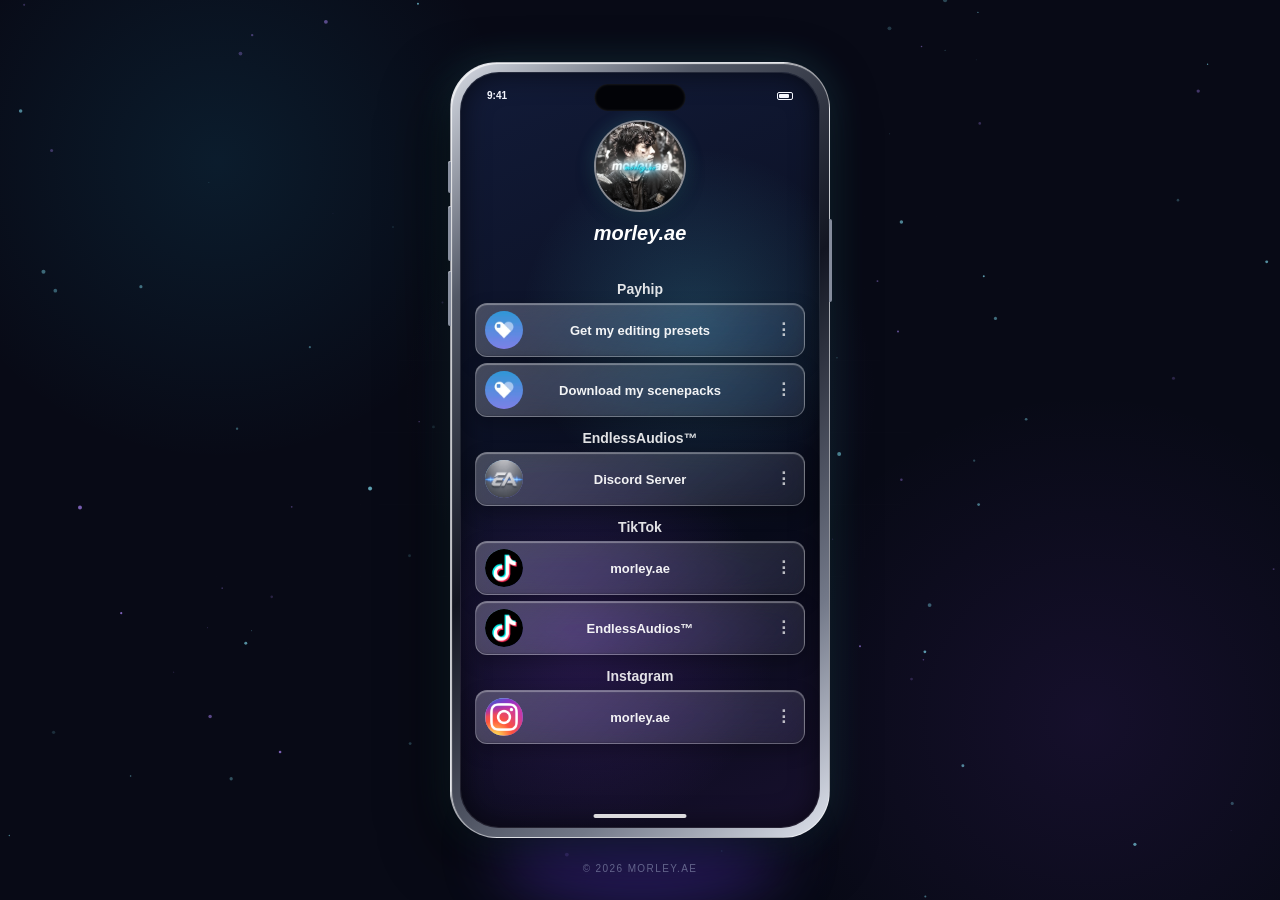
==== commit 4296a264: "d" ====
--- a/index.html
+++ b/index.html
@@ -414,66 +414,6 @@
     .link-button:active { transform: translateY(1px) scale(.97); background: rgba(255,255,255,.2); box-shadow: inset 0 2px 4px rgba(0,0,0,.18), 0 3px 8px rgba(0,0,0,.2); }
     .link-button:focus-visible, .copy-invite:focus-visible, .discord-back:focus-visible { outline: 2px solid rgba(130,235,255,.9); outline-offset: 3px; }
 
-    .payhip-ad {
-      position: relative;
-      display: block;
-      width: 100%;
-      margin-bottom: 6px;
-      overflow: hidden;
-      border: 1px solid rgba(255,255,255,.24);
-      border-radius: 12px;
-      background: rgba(255,255,255,.08);
-      box-shadow: 0 7px 18px rgba(0,0,0,.25);
-      cursor: pointer;
-      opacity: 0;
-      animation: link-button-in .85s var(--link-delay, 0s) cubic-bezier(.22,.7,.2,1) forwards;
-      transition: transform .25s ease, border-color .25s ease, box-shadow .25s ease;
-    }
-
-    .payhip-ad:hover,
-    .payhip-ad:focus-visible {
-      border-color: rgba(255,255,255,.52);
-      box-shadow: 0 10px 24px rgba(0,0,0,.35), 0 0 18px rgba(87,230,255,.22);
-      transform: translateY(-2px);
-    }
-
-    .payhip-ad:focus-visible { outline: 2px solid rgba(130,235,255,.9); outline-offset: 3px; }
-
-    .payhip-ad video {
-      display: block;
-      width: 100%;
-      aspect-ratio: 16 / 7;
-      object-fit: cover;
-      pointer-events: none;
-    }
-
-    .payhip-ad-unmute {
-      position: absolute;
-      right: 8px;
-      bottom: 8px;
-      display: grid;
-      width: 27px;
-      height: 27px;
-      place-items: center;
-      color: rgba(255,255,255,.9);
-      border: 1px solid rgba(255,255,255,.3);
-      border-radius: 50%;
-      background: rgba(8,10,22,.62);
-      -webkit-backdrop-filter: blur(8px);
-      backdrop-filter: blur(8px);
-      cursor: pointer;
-      font: 700 12px/1 "Avenir Next", Avenir, sans-serif;
-      transition: background .2s ease, transform .2s ease;
-    }
-
-    .payhip-ad-unmute:hover,
-    .payhip-ad-unmute:focus-visible {
-      background: rgba(8,10,22,.86);
-      transform: scale(1.08);
-    }
-
-    .payhip-ad-unmute:focus-visible { outline: 2px solid rgba(130,235,255,.9); outline-offset: 2px; }
-
     .page-switch {
       position: relative;
       display: inline-block;
@@ -681,12 +621,6 @@
 
             <section class="link-section">
               <h3 class="section-title">Payhip</h3>
-              <div class="payhip-ad" id="payhipAd" role="link" tabindex="0" aria-label="Payhip öffnen">
-                <video id="payhipAdVideo" autoplay muted loop playsinline preload="auto">
-                  <source src="assets/payhip%20ad%203.mp4" type="video/mp4">
-                </video>
-                <button class="payhip-ad-unmute" id="payhipAdUnmute" type="button" aria-label="Ton einschalten" aria-pressed="false">♪</button>
-              </div>
               <div class="link-list">
                 <a class="link-button" href="https://payhip.com/morleyae" data-counter="payhip" target="_blank" rel="noopener noreferrer">
                   <span class="link-icon"><img src="assets/payhip_logo.webp" alt=""></span><span>Get my editing presets</span><span class="link-more">⋮</span>
@@ -826,14 +760,10 @@
     const discordBack = document.getElementById('discord-back');
     const copyInvite = document.getElementById('copy-invite');
     const discordInvite = 'https://discord.gg/ehVMQtUacr';
-    const payhipAd = document.getElementById('payhipAd');
-    const payhipAdVideo = document.getElementById('payhipAdVideo');
-    const payhipAdUnmute = document.getElementById('payhipAdUnmute');
-    const payhipUrl = 'https://payhip.com/morleyae';
     const phoneWrap = document.querySelector('.phone-wrap');
     const phone = phoneWrap.querySelector('.phone');
     const scene = document.querySelector('.scene');
-    document.querySelectorAll('.section-title, .link-button, .payhip-ad').forEach((element, index) => {
+    document.querySelectorAll('.section-title, .link-button').forEach((element, index) => {
       element.style.setProperty('--link-delay', `${index * 150}ms`);
     });
     const tilt = { targetX: 0, targetY: 0, currentX: 0, currentY: 0, returning: false };
@@ -899,30 +829,6 @@
       tilt.targetY = 0;
     });
 
-    function openPayhipAd() {
-      trackCounter('payhip-ad');
-      window.open(payhipUrl, '_blank', 'noopener,noreferrer');
-    }
-
-    payhipAd.addEventListener('click', (event) => {
-      if (event.target === payhipAdUnmute) return;
-      openPayhipAd();
-    });
-
-    payhipAd.addEventListener('keydown', (event) => {
-      if (event.key !== 'Enter' && event.key !== ' ') return;
-      event.preventDefault();
-      openPayhipAd();
-    });
-
-    payhipAdUnmute.addEventListener('click', (event) => {
-      event.stopPropagation();
-      payhipAdVideo.muted = !payhipAdVideo.muted;
-      payhipAdUnmute.textContent = payhipAdVideo.muted ? '♪' : '🔊';
-      payhipAdUnmute.setAttribute('aria-label', payhipAdVideo.muted ? 'Ton einschalten' : 'Ton ausschalten');
-      payhipAdUnmute.setAttribute('aria-pressed', String(!payhipAdVideo.muted));
-    });
-
     discordLink.addEventListener('click', () => {
       discordView.classList.add('is-visible');
       discordView.setAttribute('aria-hidden', 'false');
